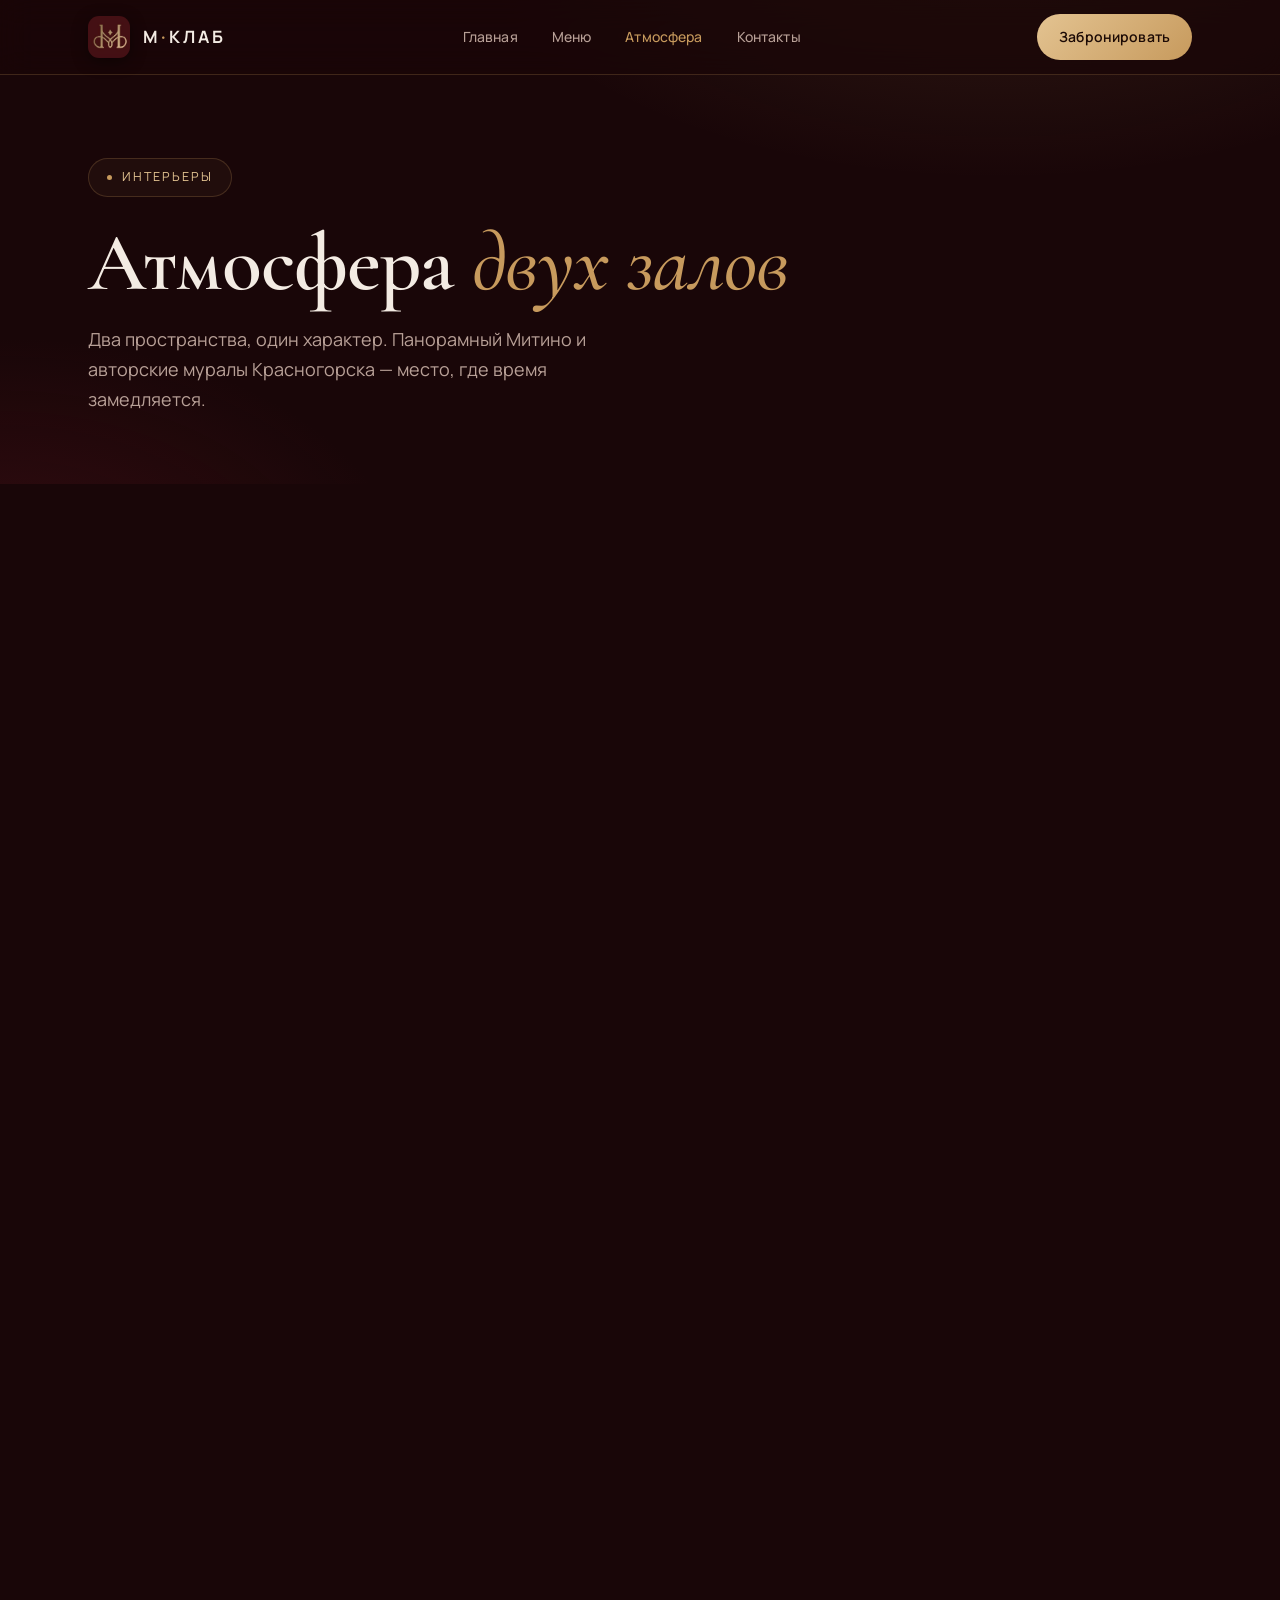
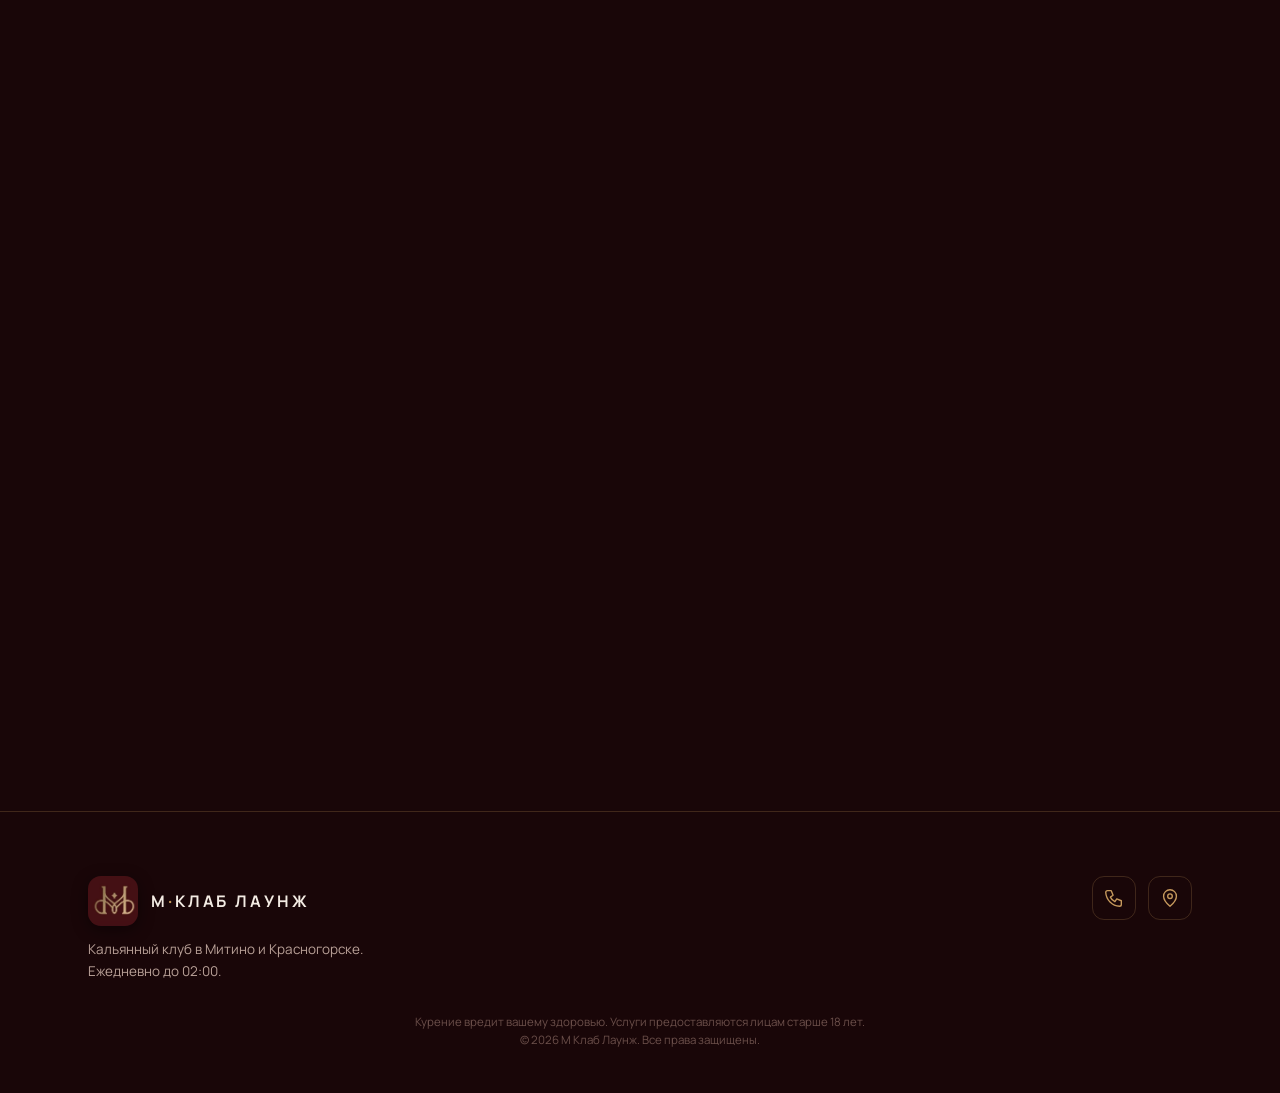
==== atmosphere.html @ 2d518440 "Сайт М Клаб Лаунж: 3 страницы + сжатые фото Главная, меню и атмосфера разнесены на отдельные страниц" ====
<!DOCTYPE html>
<html lang="ru">
<head>
<meta charset="UTF-8">
<meta name="viewport" content="width=device-width, initial-scale=1.0">
<title>Атмосфера — М Клаб Лаунж · Митино и Красногорск</title>
<link rel="icon" type="image/jpeg" href="logo.jpg">
<link rel="apple-touch-icon" href="logo.jpg">
<meta name="description" content="Интерьеры М Клаб Лаунж: панорамные залы Митино и авторские муралы Красногорска. Приватные комнаты, мягкий свет, глубокие диваны.">
<link rel="preconnect" href="https://fonts.googleapis.com">
<link rel="preconnect" href="https://fonts.gstatic.com" crossorigin>
<link href="https://fonts.googleapis.com/css2?family=Manrope:wght@300;400;500;600;700;800&family=Cormorant+Garamond:wght@400;500;600;700&display=swap" rel="stylesheet">
<link rel="stylesheet" href="styles.css">
</head>
<body>

<header>
  <div class="wrap nav">
    <a class="brand" href="index.html"><img src="logo.jpg" alt="М Клаб Лаунж"><span class="wm">М<b>·</b>КЛАБ</span></a>
    <nav class="nav-links">
      <a href="index.html">Главная</a>
      <a href="menu.html">Меню</a>
      <a href="atmosphere.html" class="active">Атмосфера</a>
      <a href="index.html#contact">Контакты</a>
    </nav>
    <a class="btn btn-gold" href="index.html#contact">Забронировать</a>
  </div>
</header>

<!-- PAGE HERO -->
<section class="page-hero">
  <div class="wrap">
    <div class="eyebrow"><span class="dot"></span>Интерьеры</div>
    <h1>Атмосфера <em>двух залов</em></h1>
    <p>Два пространства, один характер. Панорамный Митино и авторские муралы Красногорска — место, где время замедляется.</p>
  </div>
</section>

<!-- VENUES -->
<section style="padding-top:30px">
  <div class="wrap">

    <!-- MITINO -->
    <div class="venue">
      <div class="venue-head reveal">
        <div class="k">Митино · Москва</div>
        <h2>Панорамный лаунж под небом</h2>
        <p>Второй свет и окна в пол на всю высоту зала: днём — лес и небо, вечером — мягкие тёплые лампы. Бархатные диваны цвета лайма и бирюзы, медные люстры-шары, живые растения по стенам и фирменная медовая стена-витрина с коллекцией авторских кальянов. Приватные комнаты с круглыми подсвеченными нишами — для компании, дня рождения или тихого вечера вдвоём.</p>
      </div>
      <div class="gal-label reveal"><span class="loc-name">Митино</span><span class="muted">Пятницкое шоссе, 3 · до 02:00</span></div>
      <div class="scroller reveal">
        <div class="shot"><img src="img/mit-1.jpeg" alt="Панорамный зал М Клаб Митино" loading="lazy"><div class="cap">Панорамный зал · вид на лес</div></div>
        <div class="shot"><img src="img/mit-2.jpeg" alt="Стена-витрина с авторскими кальянами" loading="lazy"><div class="cap">Медовая стена-витрина · авторские кальяны</div></div>
        <div class="shot"><img src="img/mit-5.jpeg" alt="Большой зал с монограммой" loading="lazy"><div class="cap">Большой зал · фирменная монограмма</div></div>
        <div class="shot"><img src="img/mit-3.jpeg" alt="Приватная комната с подсветкой" loading="lazy"><div class="cap">Приватная комната · мягкая подсветка</div></div>
        <div class="shot"><img src="img/mit-4.jpeg" alt="Приватная зона с бирюзовыми диванами" loading="lazy"><div class="cap">Приватная зона · бирюзовые диваны</div></div>
      </div>
      <div class="scroll-hint reveal">
        <svg class="ico" viewBox="0 0 24 24" style="width:16px;height:16px"><path d="M5 12h14M13 6l6 6-6 6"/></svg>
        Листайте вбок
      </div>
    </div>

    <!-- KRASNOGORSK -->
    <div class="venue">
      <div class="venue-head reveal">
        <div class="k">Красногорск</div>
        <h2>Авторские муралы и тёплое дерево</h2>
        <p>Тёплый свет ламп Эдисона, ручная роспись стен — горы, медведь и орёл, — резные деревянные панели и глубокие диваны. Отдельная зона с проектором для спортивных трансляций и приватная комната с фирменной монограммой. Летом открывается веранда — тот же сервис на воздухе.</p>
      </div>
      <div class="gal-label reveal"><span class="loc-name">Красногорск</span><span class="muted">Красногорский бульвар, 20 · до 02:00</span></div>
      <div class="scroller reveal">
        <div class="shot"><img src="img/krg-1.jpeg" alt="Главный зал М Клаб Красногорск" loading="lazy"><div class="cap">Главный зал · мурал «Медведь и горы»</div></div>
        <div class="shot"><img src="img/krg-4.jpeg" alt="Лаунж-зона с баром" loading="lazy"><div class="cap">Лаунж-зона · авторская роспись и бар</div></div>
        <div class="shot"><img src="img/krg-3.jpeg" alt="Зал с резными панелями" loading="lazy"><div class="cap">Зал с резными панелями · мурал «Орёл»</div></div>
        <div class="shot"><img src="img/krg-2.jpeg" alt="Приватная комната с монограммой" loading="lazy"><div class="cap">Приватная комната · фирменная монограмма</div></div>
        <div class="shot"><img src="img/krg-5.jpeg" alt="Зона с проектором" loading="lazy"><div class="cap">Зона с проектором · спортивные трансляции</div></div>
      </div>
      <div class="scroll-hint reveal">
        <svg class="ico" viewBox="0 0 24 24" style="width:16px;height:16px"><path d="M5 12h14M13 6l6 6-6 6"/></svg>
        Листайте вбок
      </div>
    </div>

    <div style="text-align:center;margin-top:64px" class="reveal">
      <a class="btn btn-gold" href="index.html#contact">Забронировать стол</a>
    </div>
  </div>
</section>

<footer>
  <div class="wrap">
    <div class="foot">
      <div>
        <a class="brand" href="index.html"><img src="logo.jpg" alt="М Клаб Лаунж"><span class="wm">М<b>·</b>КЛАБ ЛАУНЖ</span></a>
        <div class="muted" style="margin-top:12px;font-size:13.5px;max-width:280px">Кальянный клуб в Митино и Красногорске. Ежедневно до 02:00.</div>
      </div>
      <div class="socials">
        <a href="tel:+74959981889" title="Позвонить"><svg class="ico" viewBox="0 0 24 24"><path d="M5 4h4l2 5-3 2a11 11 0 0 0 5 5l2-3 5 2v4a2 2 0 0 1-2 2A16 16 0 0 1 3 6a2 2 0 0 1 2-2z"/></svg></a>
        <a href="https://yandex.ru/maps/-/CPhkuQ5Q" target="_blank" rel="noopener" title="Карты"><svg class="ico" viewBox="0 0 24 24"><path d="M12 21s-7-6-7-11a7 7 0 0 1 14 0c0 5-7 11-7 11z"/><circle cx="12" cy="10" r="2.5"/></svg></a>
      </div>
    </div>
    <p class="disclaimer">
      Курение вредит вашему здоровью. Услуги предоставляются лицам старше 18 лет.<br>
      © 2026 М Клаб Лаунж. Все права защищены.
    </p>
  </div>
</footer>

<script src="app.js"></script>
</body>
</html>
---- styles.css ----
:root{
  --bg:#190608;
  --bg-2:#250b0e;
  --card:#2f1014;
  --card-2:#3a1317;
  --maroon:#441014;
  --gold:#c79a5d;
  --gold-soft:#e3c391;
  --text:#f3ebe3;
  --muted:#b8a097;
  --line:rgba(199,154,93,.22);
  --line-soft:rgba(255,255,255,.06);
  --radius:18px;
}
*{margin:0;padding:0;box-sizing:border-box}
html{scroll-behavior:smooth}
body{
  font-family:'Manrope',system-ui,sans-serif;
  background:var(--bg);color:var(--text);line-height:1.65;
  overflow-x:hidden;-webkit-font-smoothing:antialiased;
}
h1,h2,h3,.serif{font-family:'Cormorant Garamond',Georgia,serif;line-height:1.08;letter-spacing:.005em}
a{color:inherit;text-decoration:none}
.wrap{max-width:1160px;margin:0 auto;padding:0 28px}
.muted{color:var(--muted)}
.ico{width:22px;height:22px;stroke:var(--gold);fill:none;stroke-width:1.5;stroke-linecap:round;stroke-linejoin:round}

/* HEADER */
header{position:fixed;top:0;left:0;right:0;z-index:100;backdrop-filter:blur(16px);
  background:rgba(25,6,8,.72);border-bottom:1px solid var(--line)}
.nav{display:flex;align-items:center;justify-content:space-between;height:74px}
.brand{display:flex;align-items:center;gap:13px}
.brand img{width:42px;height:42px;display:block;border-radius:11px;box-shadow:0 4px 16px rgba(0,0,0,.45)}
.brand .wm{font-family:'Manrope';font-weight:700;font-size:17px;letter-spacing:.18em}
.brand .wm b{color:var(--gold);font-weight:700}
.nav-links{display:flex;gap:34px;font-size:14px;font-weight:500;letter-spacing:.01em}
.nav-links a{color:var(--muted);transition:.25s}
.nav-links a:hover,.nav-links a.active{color:var(--gold)}
.btn{display:inline-flex;align-items:center;gap:9px;padding:13px 26px;border-radius:100px;
  font-weight:600;font-size:14px;letter-spacing:.01em;transition:.3s;cursor:pointer;border:none}
.btn-gold{background:linear-gradient(135deg,var(--gold-soft),var(--gold));color:#1c0a05}
.btn-gold:hover{transform:translateY(-2px);box-shadow:0 14px 34px -10px rgba(199,154,93,.55)}
.btn-ghost{background:transparent;border:1px solid var(--line);color:var(--text)}
.btn-ghost:hover{border-color:var(--gold);color:var(--gold)}
.nav .btn{padding:11px 22px}
@media(max-width:860px){.nav-links{display:none}.brand .wm{display:none}}

/* HERO */
.hero{position:relative;min-height:100vh;display:flex;align-items:center;overflow:hidden;
  background:
    radial-gradient(1100px 620px at 72% -8%,rgba(199,154,93,.14),transparent 58%),
    radial-gradient(820px 520px at 8% 112%,rgba(120,28,38,.30),transparent 56%),
    var(--bg)}
.smoke{position:absolute;border-radius:50%;filter:blur(90px);opacity:.45;
  background:radial-gradient(circle,rgba(199,154,93,.5),transparent 70%);animation:float 16s ease-in-out infinite}
.smoke.s1{width:440px;height:440px;top:6%;right:5%}
.smoke.s2{width:360px;height:360px;bottom:5%;left:3%;background:radial-gradient(circle,rgba(140,34,44,.55),transparent 70%);animation-delay:-6s}
@keyframes float{0%,100%{transform:translateY(0) scale(1)}50%{transform:translateY(-42px) scale(1.08)}}
.hero-inner{position:relative;z-index:2;padding:130px 0 70px}
.eyebrow{display:inline-flex;align-items:center;gap:10px;padding:8px 18px;border:1px solid var(--line);
  border-radius:100px;font-size:12.5px;letter-spacing:.16em;text-transform:uppercase;color:var(--gold-soft);
  margin-bottom:30px;background:rgba(199,154,93,.05)}
.eyebrow .dot{width:5px;height:5px;border-radius:50%;background:var(--gold)}
.hero h1{font-size:clamp(54px,9vw,108px);font-weight:600;margin-bottom:22px;letter-spacing:-.01em}
.hero h1 em{font-style:italic;color:var(--gold);font-weight:500}
.hero p{font-size:clamp(16px,1.7vw,19px);color:var(--muted);max-width:540px;margin-bottom:40px}
.hero-actions{display:flex;gap:14px;flex-wrap:wrap}
.stats{display:flex;gap:54px;margin-top:72px;flex-wrap:wrap}
.stat .num{font-family:'Cormorant Garamond';font-size:46px;font-weight:600;color:var(--gold);line-height:1}
.stat .lbl{font-size:13px;color:var(--muted);margin-top:6px;letter-spacing:.02em}

/* PAGE HERO (inner pages) */
.page-hero{position:relative;overflow:hidden;padding:158px 0 70px;
  background:
    radial-gradient(900px 460px at 78% -20%,rgba(199,154,93,.14),transparent 60%),
    radial-gradient(700px 420px at 0% 120%,rgba(120,28,38,.28),transparent 58%),
    var(--bg)}
.page-hero .eyebrow{margin-bottom:22px}
.page-hero h1{font-size:clamp(42px,7vw,82px);font-weight:600;letter-spacing:-.01em;margin-bottom:18px}
.page-hero h1 em{font-style:italic;color:var(--gold);font-weight:500}
.page-hero p{color:var(--muted);font-size:clamp(15px,1.6vw,18px);max-width:560px}

/* SECTIONS */
section{padding:120px 0}
.sec-head{max-width:680px;margin:0 auto 70px;text-align:center}
.kicker{font-size:12.5px;letter-spacing:.28em;text-transform:uppercase;color:var(--gold);font-weight:600;margin-bottom:20px}
.sec-head h2{font-size:clamp(36px,5vw,60px);font-weight:600;margin-bottom:20px;letter-spacing:-.01em}
.sec-head p{color:var(--muted);font-size:17px;max-width:520px;margin:0 auto}

/* FEATURES */
.grid{display:grid;gap:1px;background:var(--line-soft);border:1px solid var(--line-soft);border-radius:var(--radius);overflow:hidden}
.features{grid-template-columns:repeat(3,1fr)}
.card{background:var(--bg);padding:44px 38px;transition:.4s}
.card:hover{background:var(--card)}
.ic{width:46px;height:46px;display:grid;place-items:center;margin-bottom:26px}
.ic .ico{width:30px;height:30px}
.card h3{font-size:25px;font-weight:600;margin-bottom:10px}
.card p{color:var(--muted);font-size:15px;line-height:1.6}
@media(max-width:860px){.features{grid-template-columns:1fr}}

/* TEASERS (home links to subpages) */
.teasers{display:grid;grid-template-columns:1fr 1fr;gap:22px}
.teaser{position:relative;border-radius:var(--radius);overflow:hidden;border:1px solid var(--line-soft);
  min-height:380px;display:flex;align-items:flex-end;transition:.4s}
.teaser img{position:absolute;inset:0;width:100%;height:100%;object-fit:cover;transition:.6s;z-index:0}
.teaser::after{content:"";position:absolute;inset:0;z-index:1;
  background:linear-gradient(180deg,rgba(15,4,5,.15) 0%,rgba(15,4,5,.55) 55%,rgba(15,4,5,.92) 100%)}
.teaser:hover img{transform:scale(1.06)}
.teaser .tx{position:relative;z-index:2;padding:38px 36px}
.teaser .tx .k{font-size:12px;letter-spacing:.24em;text-transform:uppercase;color:var(--gold);font-weight:600;margin-bottom:10px}
.teaser .tx h3{font-size:34px;font-weight:600;margin-bottom:8px}
.teaser .tx p{color:var(--muted);font-size:14.5px;max-width:340px;margin-bottom:18px}
.teaser .tx .lnk{display:inline-flex;align-items:center;gap:9px;font-size:13.5px;font-weight:600;color:var(--gold-soft)}
.teaser:hover .tx .lnk{gap:14px;color:var(--gold)}
@media(max-width:860px){.teasers{grid-template-columns:1fr}.teaser{min-height:320px}}

/* MENU / CATALOG */
.item{display:flex;justify-content:space-between;align-items:baseline;gap:18px;padding:17px 0;border-bottom:1px solid var(--line-soft)}
.item:last-child{border-bottom:none}
.item .name{font-weight:600;font-size:16px}
.item .desc{font-size:13px;color:var(--muted);display:block;margin-top:3px;font-weight:400;line-height:1.45}
.item .price{font-family:'Cormorant Garamond';color:var(--gold);font-weight:600;white-space:nowrap;font-size:21px}
.menu-note{text-align:center;color:var(--muted);font-size:13.5px;margin-top:8px;
  border:1px dashed var(--line);border-radius:14px;padding:18px}
.menu-note b{color:var(--gold-soft);font-weight:600}
.filter{display:flex;flex-wrap:wrap;gap:10px;justify-content:center;margin-bottom:54px}
.chip{padding:10px 20px;border:1px solid var(--line);border-radius:100px;font-size:13.5px;
  color:var(--muted);cursor:pointer;transition:.25s;background:transparent;font-family:'Manrope';letter-spacing:.01em}
.chip:hover{color:var(--gold);border-color:var(--gold)}
.chip.active{background:linear-gradient(135deg,var(--gold-soft),var(--gold));color:#1c0a05;border-color:var(--gold);font-weight:600}
.cat-block{margin-bottom:58px}
.cat-block:last-child{margin-bottom:0}
.cat-block.hide{display:none}
.cat-title{display:flex;align-items:baseline;gap:16px;margin-bottom:24px}
.cat-title h3{font-family:'Cormorant Garamond';font-size:34px;font-weight:600;color:var(--text)}
.cat-title .ln{flex:1;height:1px;background:var(--line)}
.cat-title .cnt{font-size:13px;color:var(--gold);font-family:'Manrope'}
.price-list{display:grid;grid-template-columns:1fr 1fr;gap:2px 56px}
.price-list .item{padding:15px 0}
@media(max-width:860px){.price-list{grid-template-columns:1fr}}

/* PERKS strip */
.perks{display:grid;grid-template-columns:repeat(4,1fr);gap:22px;margin-top:22px}
.perk{background:var(--bg-2);border:1px solid var(--line-soft);border-radius:14px;padding:24px 22px}
.perk .ico{margin-bottom:14px;width:24px;height:24px}
.perk h4{font-family:'Manrope';font-size:15px;font-weight:600;margin-bottom:4px}
.perk p{font-size:12.5px;color:var(--muted)}
@media(max-width:860px){.perks{grid-template-columns:1fr 1fr}}
@media(max-width:520px){.perks{grid-template-columns:1fr}}

/* GALLERY — horizontal scroll */
.venue{margin-bottom:96px}
.venue:last-child{margin-bottom:0}
.venue-head{max-width:720px;margin:0 auto 34px;text-align:center}
.venue-head .k{font-size:12px;letter-spacing:.24em;text-transform:uppercase;color:var(--gold);font-weight:600;margin-bottom:14px}
.venue-head h2{font-size:clamp(30px,4vw,48px);font-weight:600;margin-bottom:16px}
.venue-head p{color:var(--muted);font-size:16px}
.gal-label{display:flex;align-items:baseline;gap:12px;margin-bottom:14px;flex-wrap:wrap}
.gal-label .loc-name{font-family:'Cormorant Garamond',serif;font-size:26px;color:var(--gold-soft);font-weight:600}
.gal-label .muted{font-size:13.5px;color:var(--muted);letter-spacing:.02em}
.scroller{display:flex;gap:18px;overflow-x:auto;scroll-snap-type:x mandatory;
  padding:4px 0 22px;margin:0 -28px;padding-left:28px;padding-right:28px;
  scrollbar-width:thin;scrollbar-color:var(--gold) transparent}
.scroller::-webkit-scrollbar{height:6px}
.scroller::-webkit-scrollbar-thumb{background:var(--line);border-radius:10px}
.scroller::-webkit-scrollbar-thumb:hover{background:var(--gold)}
.shot{flex:0 0 auto;width:min(580px,84vw);scroll-snap-align:center;border-radius:18px;
  overflow:hidden;position:relative;border:1px solid var(--line-soft)}
.shot img{width:100%;height:400px;object-fit:cover;display:block;transition:.6s}
.shot:hover img{transform:scale(1.04)}
.shot .cap{position:absolute;left:0;right:0;bottom:0;padding:48px 24px 20px;font-size:14px;
  font-weight:500;letter-spacing:.01em;background:linear-gradient(transparent,rgba(15,4,5,.88))}
.scroll-hint{display:flex;align-items:center;gap:10px;justify-content:center;color:var(--muted);
  font-size:12.5px;letter-spacing:.16em;text-transform:uppercase;margin-top:8px}
@media(max-width:860px){.shot img{height:300px}}

/* CONTACT */
.info-split{display:grid;grid-template-columns:1fr 1fr;gap:22px;background:none;border:none}
.info-card{background:var(--card);border:1px solid var(--line-soft);border-radius:var(--radius);padding:40px}
.loc-head{display:flex;justify-content:space-between;align-items:center;padding-bottom:20px;margin-bottom:8px;border-bottom:1px solid var(--line)}
.loc-name{font-family:'Cormorant Garamond';font-weight:600;font-size:26px}
.loc-rate{font-size:13px;font-weight:600;color:var(--gold);background:rgba(199,154,93,.1);border:1px solid var(--line);padding:5px 13px;border-radius:100px;display:inline-flex;gap:6px;align-items:center}
.info-row{display:flex;gap:16px;padding:17px 0;border-bottom:1px solid var(--line-soft);align-items:flex-start}
.info-row:last-of-type{border-bottom:none}
.info-row .icon-box,.info-row .ib{width:40px;height:40px;flex-shrink:0;display:grid;place-items:center;border:1px solid var(--line);border-radius:11px}
.info-row .t{font-size:12.5px;color:var(--muted);letter-spacing:.02em}
.info-row .v{font-weight:600;font-size:16px;margin-top:1px}
.info-row .v a:hover{color:var(--gold)}
@media(max-width:860px){.info-split{grid-template-columns:1fr}}

/* CTA */
.cta{text-align:center;border-radius:26px;padding:90px 30px;border:1px solid var(--line);
  background:radial-gradient(700px 320px at 50% 0%,rgba(199,154,93,.16),transparent 62%),var(--bg-2)}
.cta h2{font-size:clamp(34px,4.5vw,56px);font-weight:600;margin-bottom:16px}
.cta p{color:var(--muted);font-size:17px;margin:0 auto 36px;max-width:480px}

/* FOOTER */
footer{padding:64px 0 44px;border-top:1px solid var(--line)}
.foot{display:flex;justify-content:space-between;align-items:flex-start;flex-wrap:wrap;gap:24px}
.foot .brand img{width:50px;height:50px;border-radius:13px}
.foot .wm{font-size:16px}
.socials{display:flex;gap:12px}
.socials a{width:44px;height:44px;border-radius:12px;display:grid;place-items:center;border:1px solid var(--line);transition:.3s}
.socials a:hover{background:var(--gold);border-color:var(--gold)}
.socials a:hover .ico{stroke:#1c0a05}
.disclaimer{font-size:11.5px;color:#6b4f4a;margin-top:30px;text-align:center;line-height:1.6}

.reveal{opacity:0;transform:translateY(28px);transition:.7s cubic-bezier(.2,.8,.2,1)}
.reveal.in{opacity:1;transform:none}
</content>
</invoke>
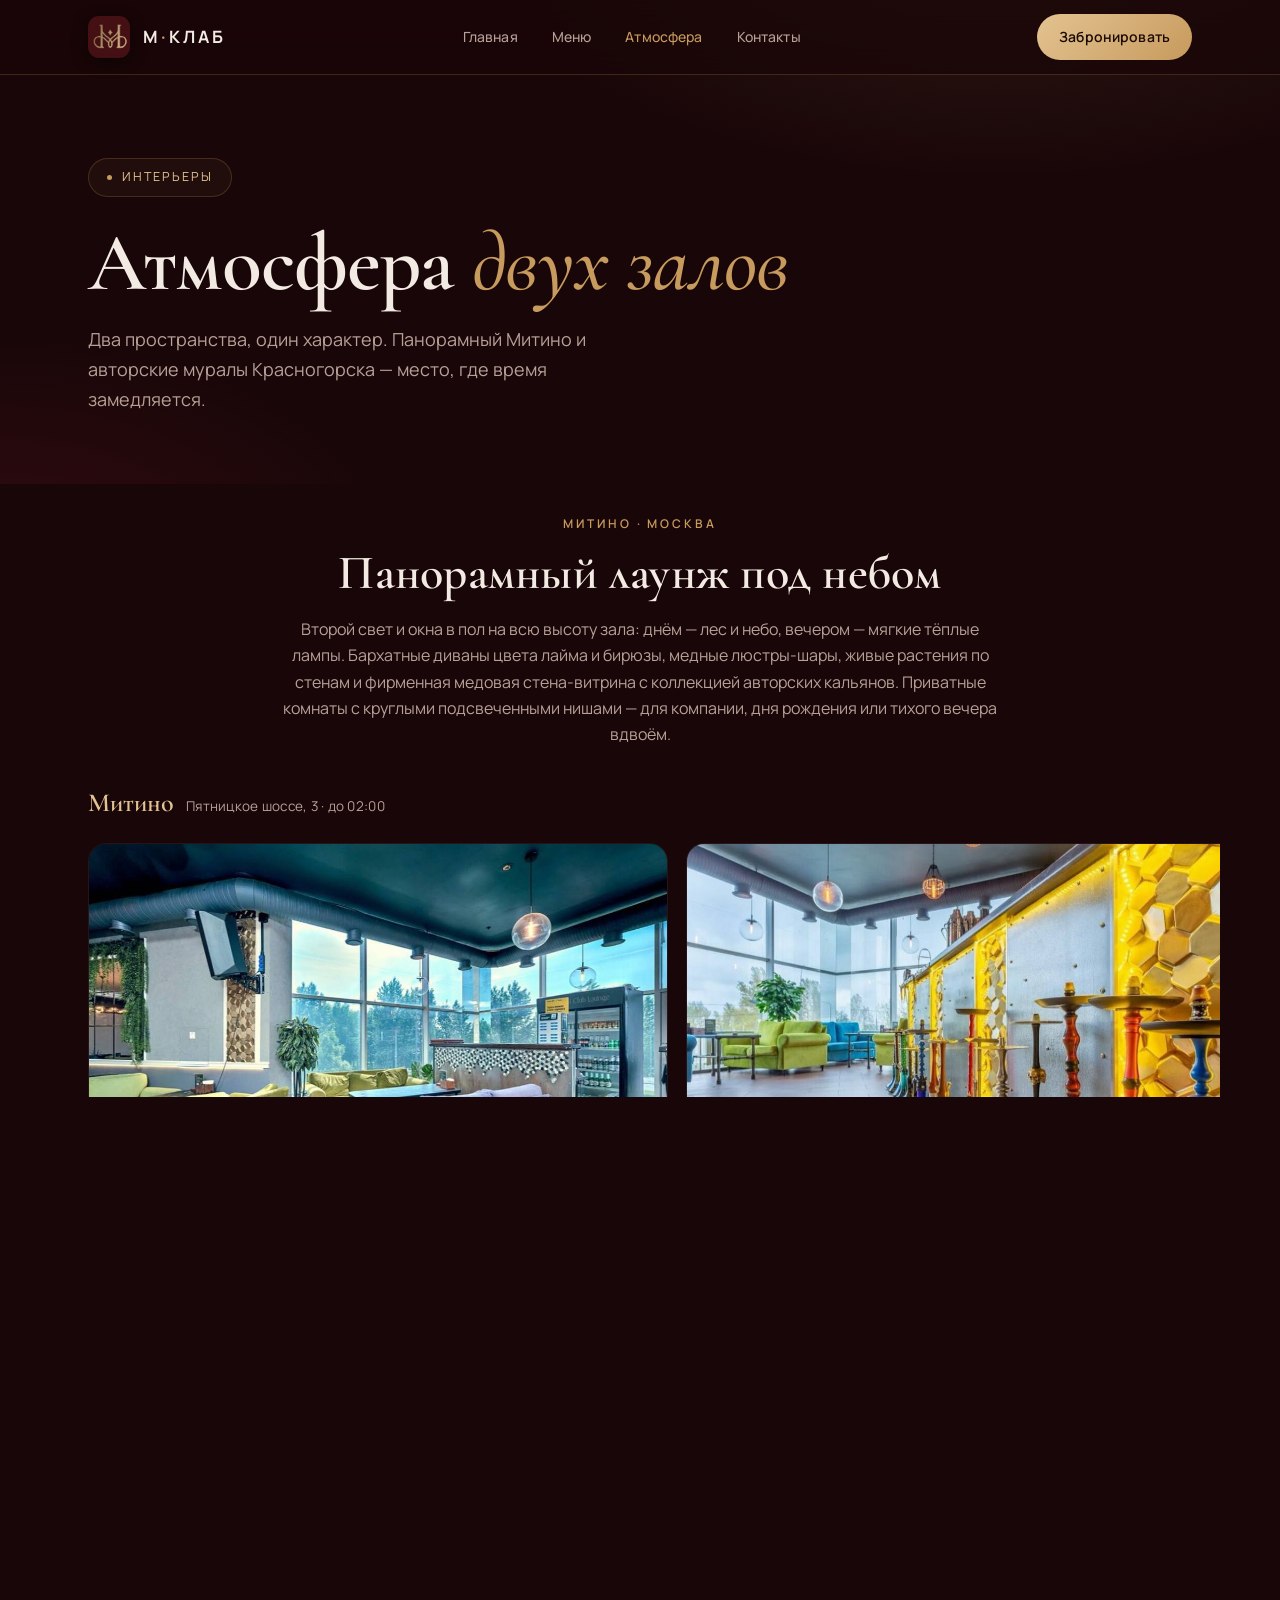
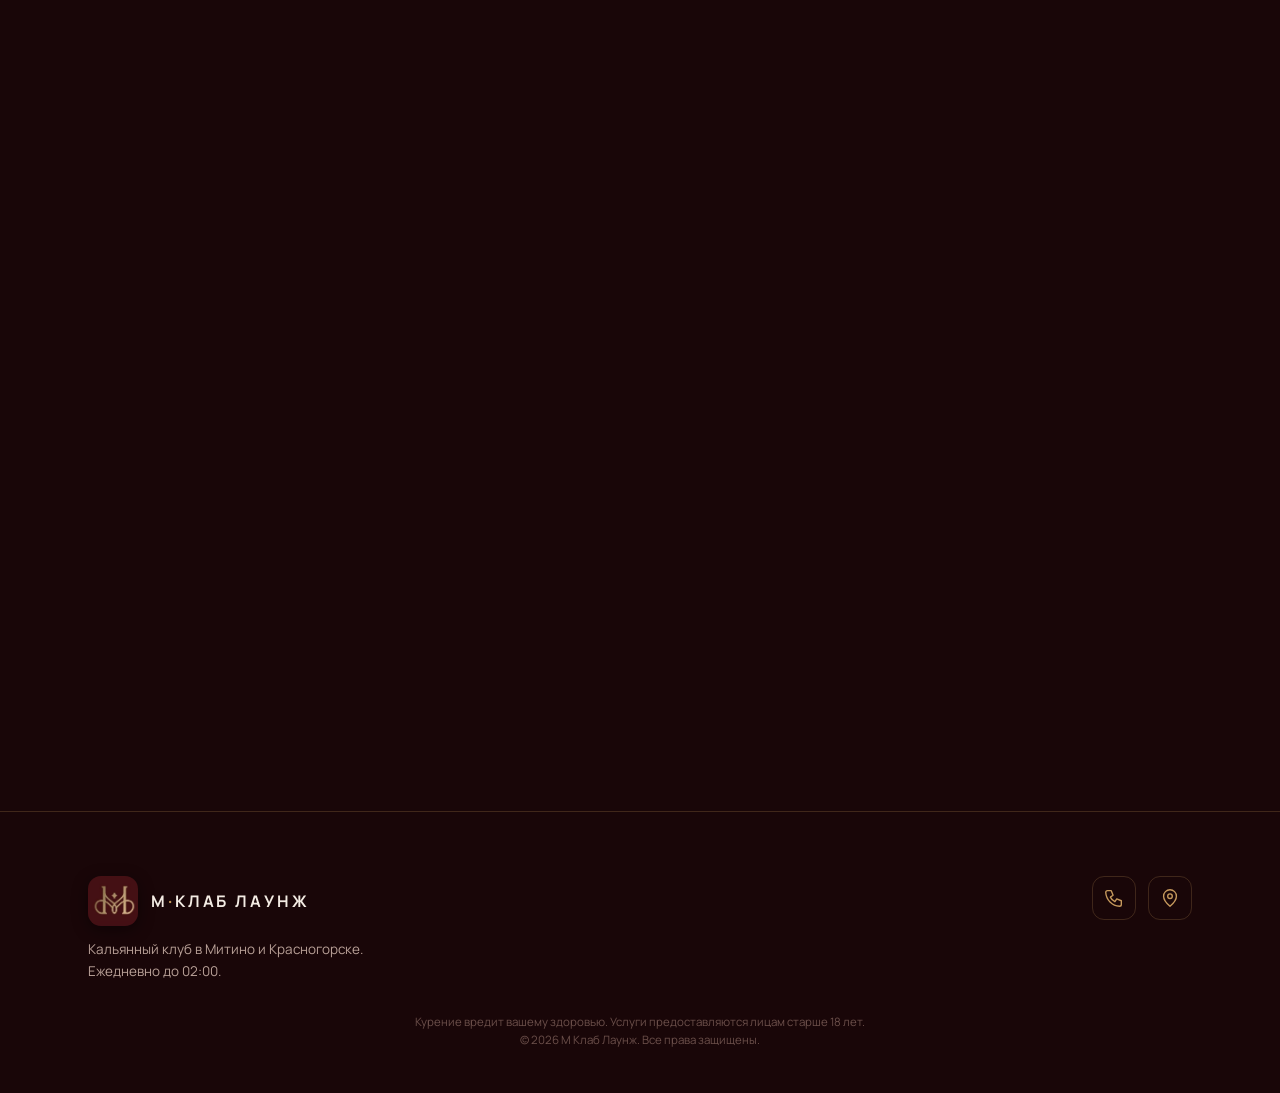
==== commit 84fe0996: "Fix: контент мог оставаться невидимым из-за JS-анимации появления Заменил scroll-reveal на Intersect" ====
--- a/atmosphere.html
+++ b/atmosphere.html
@@ -10,7 +10,8 @@
 <link rel="preconnect" href="https://fonts.googleapis.com">
 <link rel="preconnect" href="https://fonts.gstatic.com" crossorigin>
 <link href="https://fonts.googleapis.com/css2?family=Manrope:wght@300;400;500;600;700;800&family=Cormorant+Garamond:wght@400;500;600;700&display=swap" rel="stylesheet">
-<link rel="stylesheet" href="styles.css">
+<script>document.documentElement.className="js";</script>
+<link rel="stylesheet" href="styles.css?v=3">
 </head>
 <body>
 
@@ -107,6 +108,6 @@
   </div>
 </footer>
 
-<script src="app.js"></script>
+<script src="app.js?v=3"></script>
 </body>
 </html>
--- a/styles.css
+++ b/styles.css
@@ -205,7 +205,12 @@
 .socials a:hover .ico{stroke:#1c0a05}
 .disclaimer{font-size:11.5px;color:#6b4f4a;margin-top:30px;text-align:center;line-height:1.6}
 
-.reveal{opacity:0;transform:translateY(28px);transition:.7s cubic-bezier(.2,.8,.2,1)}
-.reveal.in{opacity:1;transform:none}
+/* Pure-CSS fade-in: plays once on load, always ends visible.
+   No JS / no IntersectionObserver dependency, so content can never stay hidden. */
+@keyframes revealUp{from{opacity:0;transform:translateY(28px)}to{opacity:1;transform:none}}
+.reveal{animation:revealUp .7s cubic-bezier(.2,.8,.2,1) both}
+@media (prefers-reduced-motion: reduce){
+  .reveal{animation:none}
+}
 </content>
 </invoke>
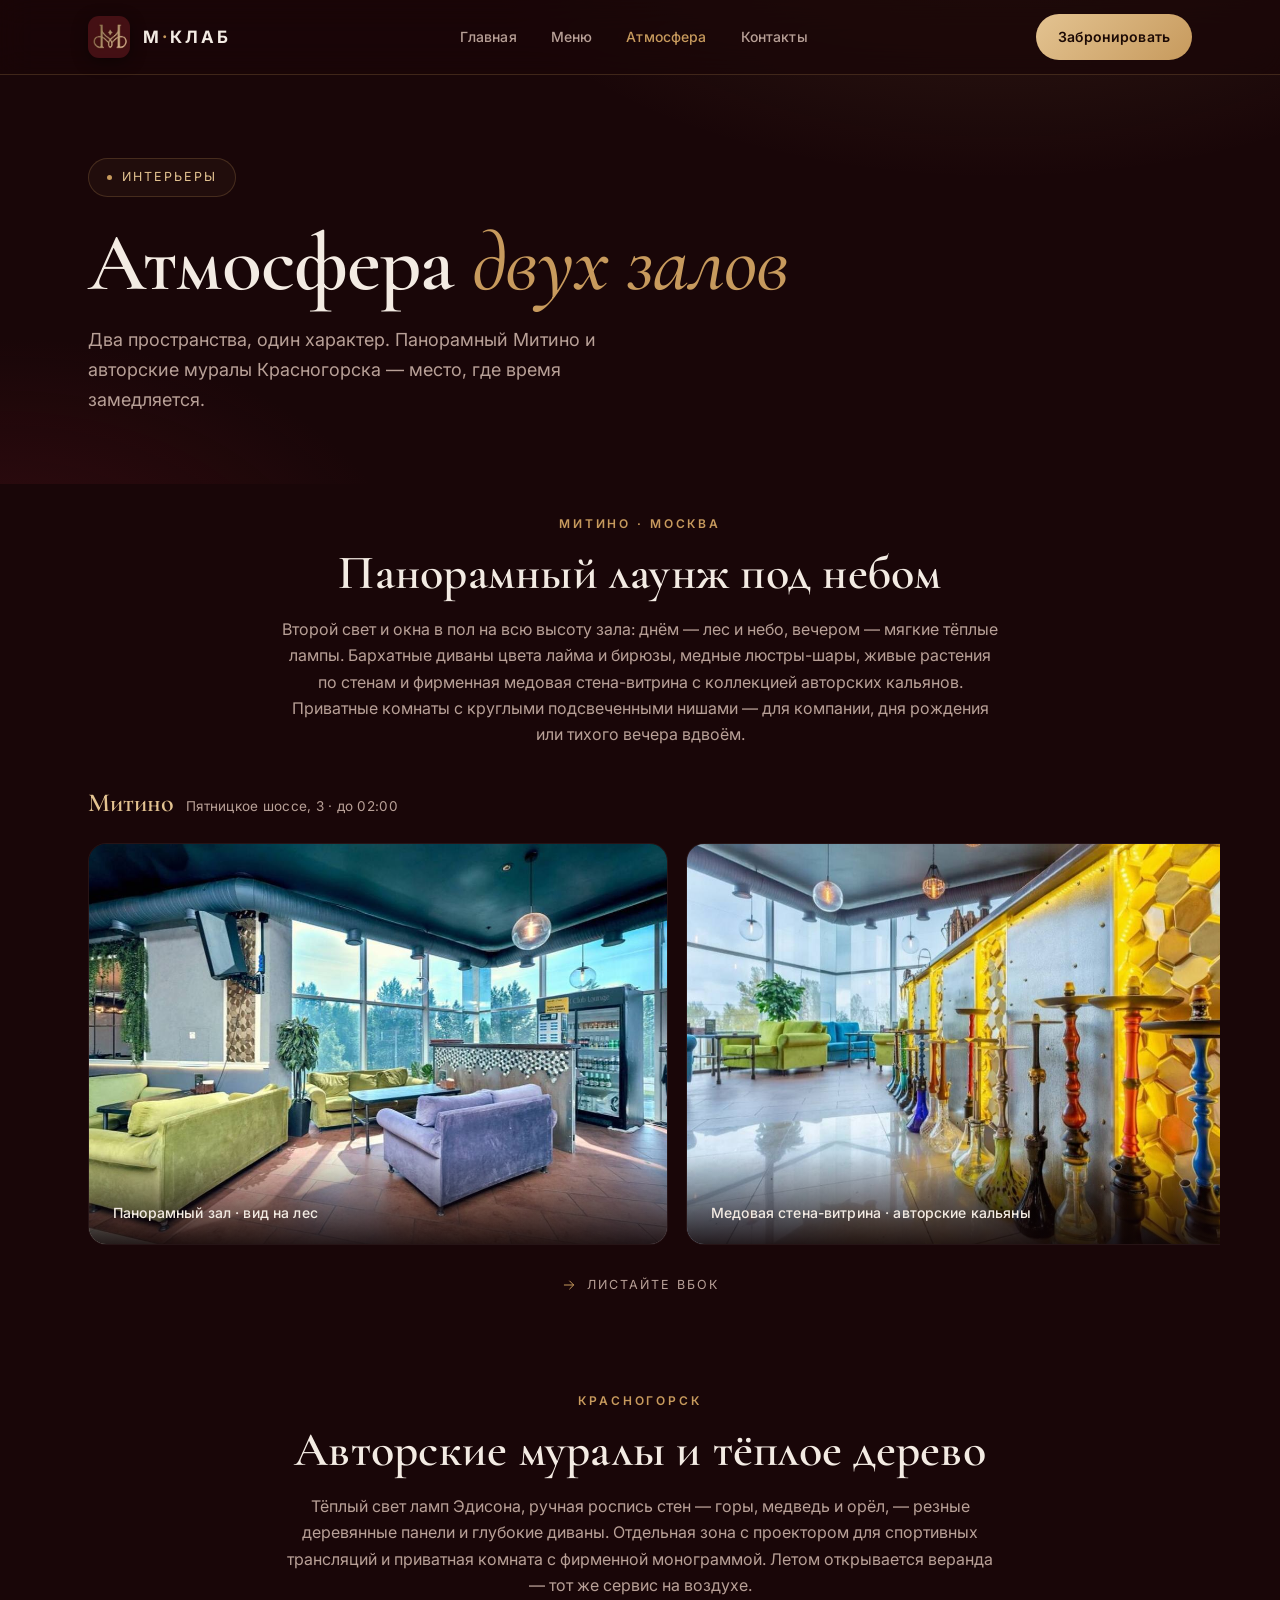
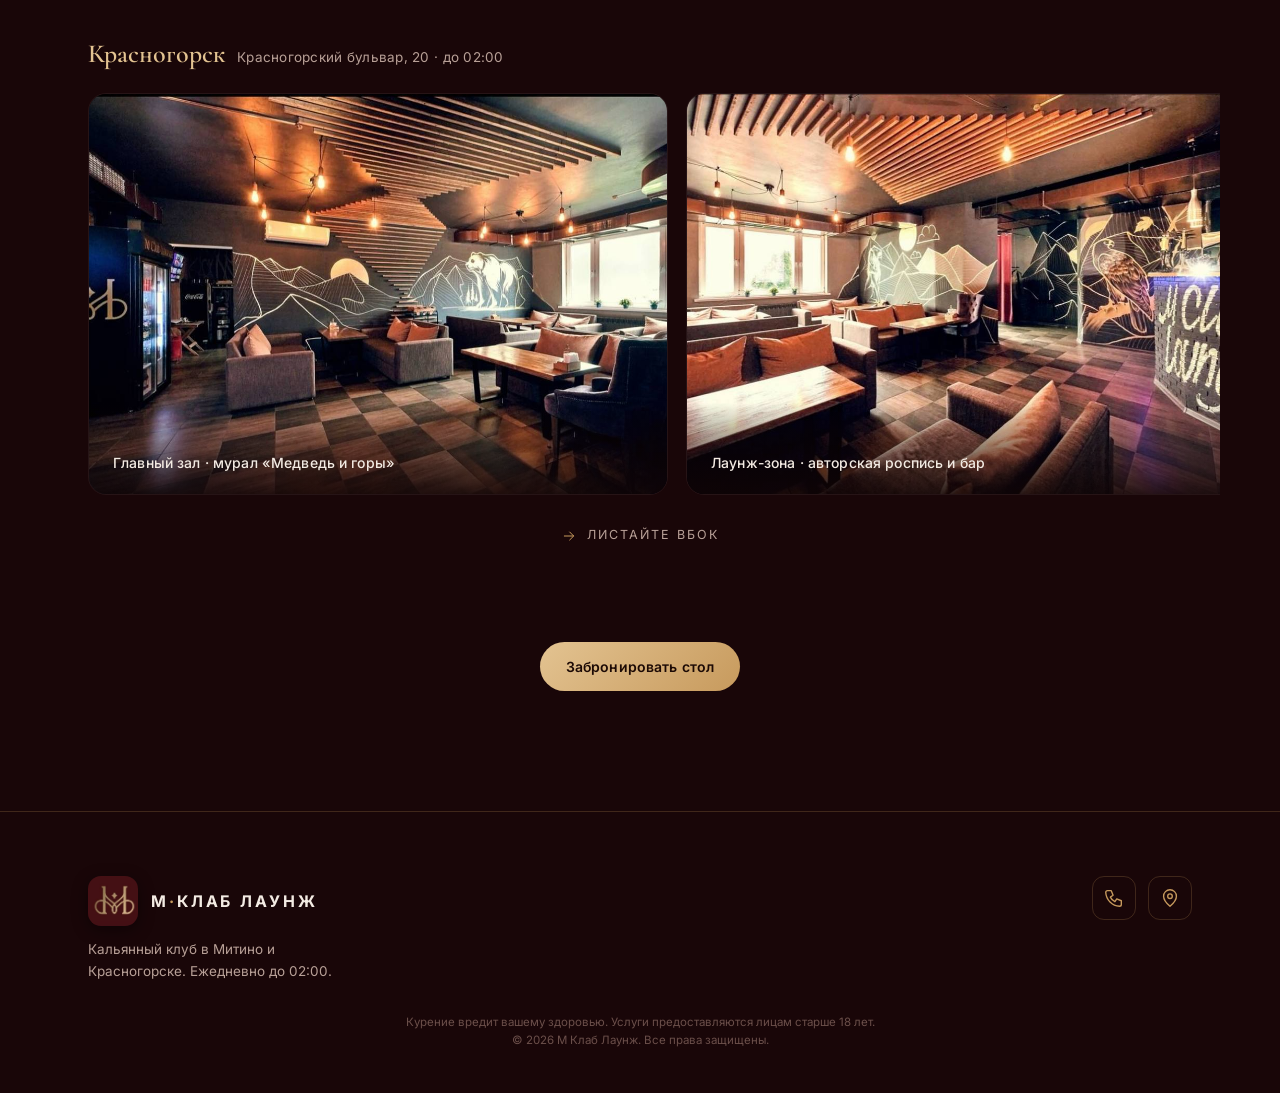
==== commit 9a1326f0: "Меню в виде аккордеона + шрифт Inter - Меню: разделы свёрнуты, тап раскрывает один и закрывает остал" ====
--- a/atmosphere.html
+++ b/atmosphere.html
@@ -9,9 +9,9 @@
 <meta name="description" content="Интерьеры М Клаб Лаунж: панорамные залы Митино и авторские муралы Красногорска. Приватные комнаты, мягкий свет, глубокие диваны.">
 <link rel="preconnect" href="https://fonts.googleapis.com">
 <link rel="preconnect" href="https://fonts.gstatic.com" crossorigin>
-<link href="https://fonts.googleapis.com/css2?family=Manrope:wght@300;400;500;600;700;800&family=Cormorant+Garamond:wght@400;500;600;700&display=swap" rel="stylesheet">
+<link href="https://fonts.googleapis.com/css2?family=Inter:wght@300;400;500;600;700;800&family=Cormorant+Garamond:wght@400;500;600;700&display=swap" rel="stylesheet">
 <script>document.documentElement.className="js";</script>
-<link rel="stylesheet" href="styles.css?v=3">
+<link rel="stylesheet" href="styles.css?v=6">
 </head>
 <body>
 
@@ -108,6 +108,6 @@
   </div>
 </footer>
 
-<script src="app.js?v=3"></script>
+<script src="app.js?v=6"></script>
 </body>
 </html>
--- a/styles.css
+++ b/styles.css
@@ -15,7 +15,7 @@
 *{margin:0;padding:0;box-sizing:border-box}
 html{scroll-behavior:smooth}
 body{
-  font-family:'Manrope',system-ui,sans-serif;
+  font-family:'Inter',system-ui,sans-serif;
   background:var(--bg);color:var(--text);line-height:1.65;
   overflow-x:hidden;-webkit-font-smoothing:antialiased;
 }
@@ -31,7 +31,7 @@
 .nav{display:flex;align-items:center;justify-content:space-between;height:74px}
 .brand{display:flex;align-items:center;gap:13px}
 .brand img{width:42px;height:42px;display:block;border-radius:11px;box-shadow:0 4px 16px rgba(0,0,0,.45)}
-.brand .wm{font-family:'Manrope';font-weight:700;font-size:17px;letter-spacing:.18em}
+.brand .wm{font-family:'Inter';font-weight:700;font-size:17px;letter-spacing:.18em}
 .brand .wm b{color:var(--gold);font-weight:700}
 .nav-links{display:flex;gap:34px;font-size:14px;font-weight:500;letter-spacing:.01em}
 .nav-links a{color:var(--muted);transition:.25s}
@@ -125,7 +125,7 @@
 .menu-note b{color:var(--gold-soft);font-weight:600}
 .filter{display:flex;flex-wrap:wrap;gap:10px;justify-content:center;margin-bottom:54px}
 .chip{padding:10px 20px;border:1px solid var(--line);border-radius:100px;font-size:13.5px;
-  color:var(--muted);cursor:pointer;transition:.25s;background:transparent;font-family:'Manrope';letter-spacing:.01em}
+  color:var(--muted);cursor:pointer;transition:.25s;background:transparent;font-family:'Inter';letter-spacing:.01em}
 .chip:hover{color:var(--gold);border-color:var(--gold)}
 .chip.active{background:linear-gradient(135deg,var(--gold-soft),var(--gold));color:#1c0a05;border-color:var(--gold);font-weight:600}
 .cat-block{margin-bottom:58px}
@@ -134,16 +134,36 @@
 .cat-title{display:flex;align-items:baseline;gap:16px;margin-bottom:24px}
 .cat-title h3{font-family:'Cormorant Garamond';font-size:34px;font-weight:600;color:var(--text)}
 .cat-title .ln{flex:1;height:1px;background:var(--line)}
-.cat-title .cnt{font-size:13px;color:var(--gold);font-family:'Manrope'}
+.cat-title .cnt{font-size:13px;color:var(--gold);font-family:'Inter'}
 .price-list{display:grid;grid-template-columns:1fr 1fr;gap:2px 56px}
 .price-list .item{padding:15px 0}
 @media(max-width:860px){.price-list{grid-template-columns:1fr}}
+
+/* ACCORDION MENU */
+.acc{max-width:920px;margin:0 auto}
+.acc-item{border-bottom:1px solid var(--line);overflow:hidden}
+.acc-item:first-child{border-top:1px solid var(--line)}
+.acc-head{display:flex;align-items:center;gap:16px;width:100%;background:transparent;border:none;
+  cursor:pointer;color:var(--text);text-align:left;padding:26px 4px;transition:.25s}
+.acc-head:hover{color:var(--gold)}
+.acc-head .h-name{font-family:'Cormorant Garamond',serif;font-size:clamp(26px,4vw,36px);
+  font-weight:600;line-height:1;flex:1}
+.acc-head .h-cnt{font-size:13px;color:var(--gold);letter-spacing:.04em}
+.acc-head .chev{width:22px;height:22px;flex-shrink:0;stroke:var(--gold);fill:none;stroke-width:1.6;
+  stroke-linecap:round;stroke-linejoin:round;transition:transform .35s cubic-bezier(.2,.8,.2,1)}
+.acc-item.open .acc-head .chev{transform:rotate(180deg)}
+.acc-item.open .acc-head .h-name{color:var(--gold)}
+.acc-body{max-height:0;overflow:hidden;opacity:0;
+  transition:max-height .45s cubic-bezier(.2,.8,.2,1),opacity .35s ease}
+.acc-item.open .acc-body{max-height:2200px;opacity:1}
+.acc-body .price-list{padding-bottom:30px}
+@media(max-width:860px){.acc-head{padding:22px 2px}}
 
 /* PERKS strip */
 .perks{display:grid;grid-template-columns:repeat(4,1fr);gap:22px;margin-top:22px}
 .perk{background:var(--bg-2);border:1px solid var(--line-soft);border-radius:14px;padding:24px 22px}
 .perk .ico{margin-bottom:14px;width:24px;height:24px}
-.perk h4{font-family:'Manrope';font-size:15px;font-weight:600;margin-bottom:4px}
+.perk h4{font-family:'Inter';font-size:15px;font-weight:600;margin-bottom:4px}
 .perk p{font-size:12.5px;color:var(--muted)}
 @media(max-width:860px){.perks{grid-template-columns:1fr 1fr}}
 @media(max-width:520px){.perks{grid-template-columns:1fr}}
@@ -212,5 +232,3 @@
 @media (prefers-reduced-motion: reduce){
   .reveal{animation:none}
 }
-</content>
-</invoke>
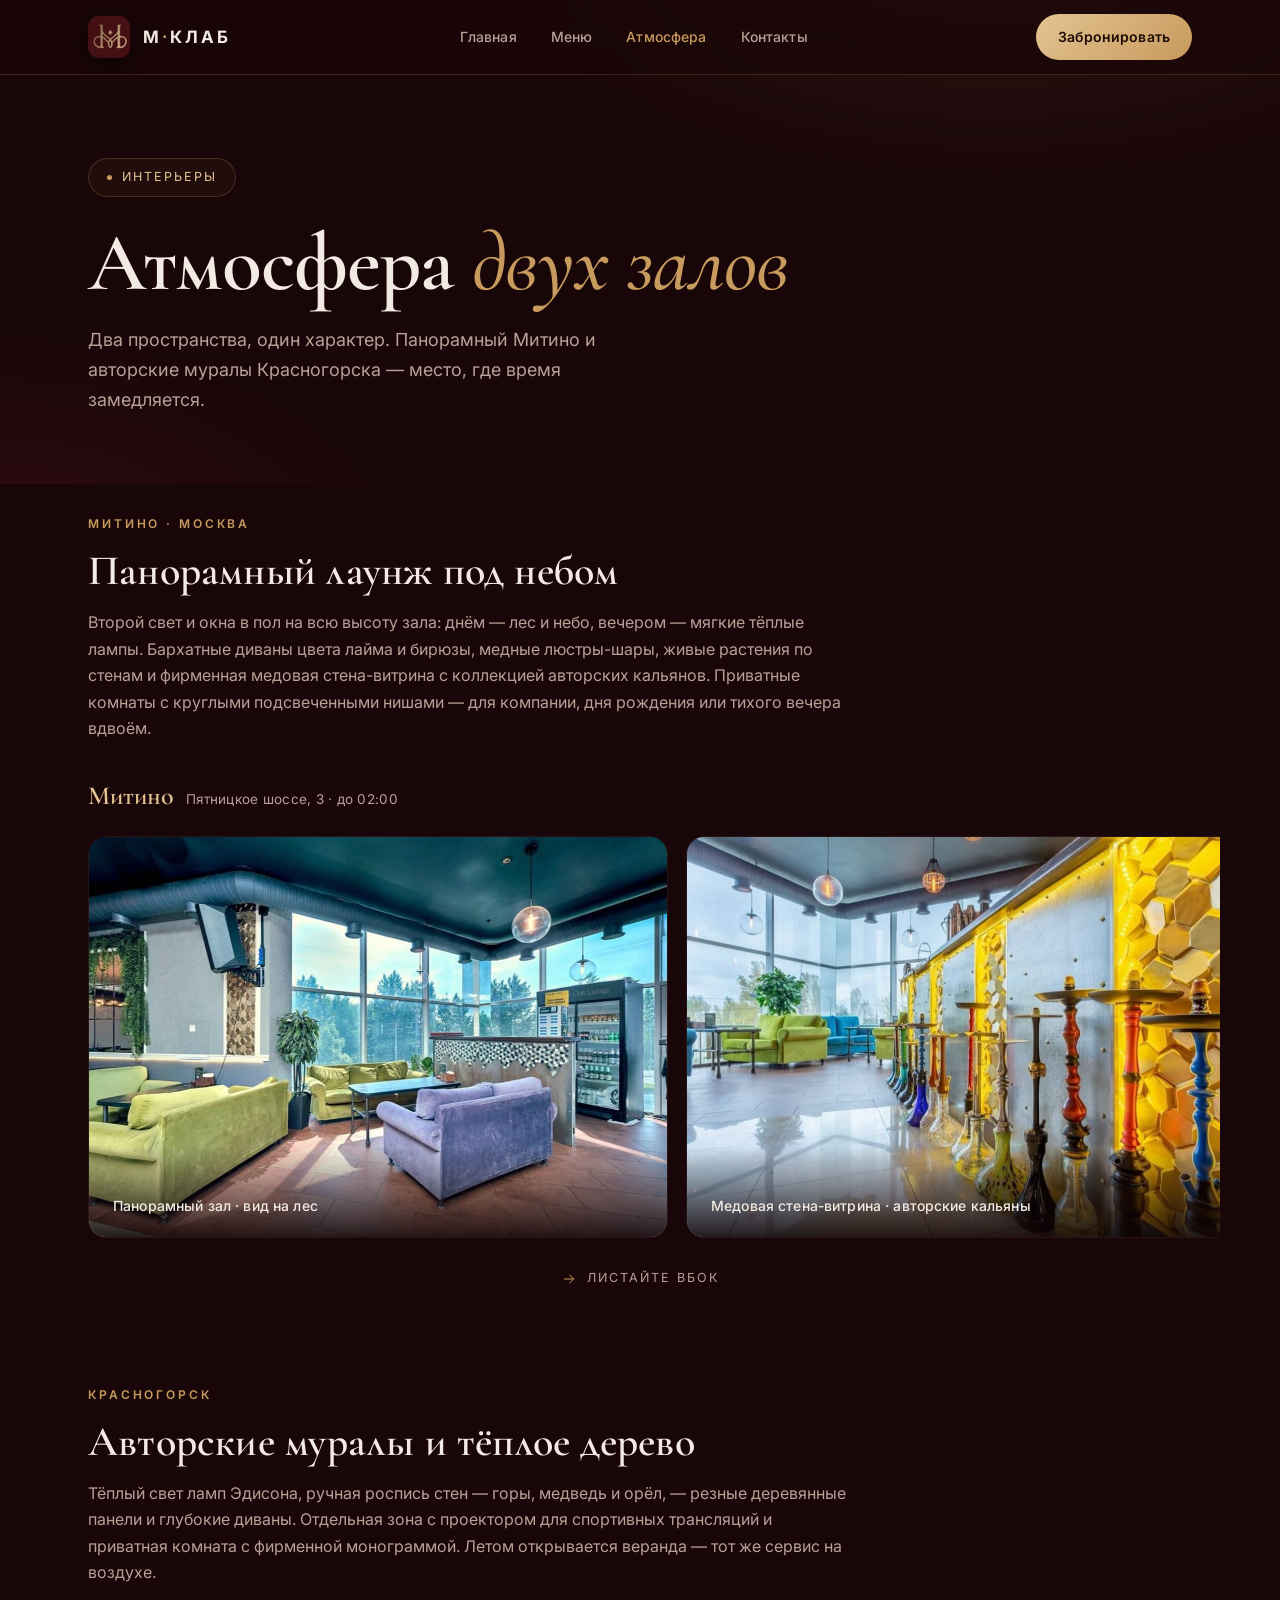
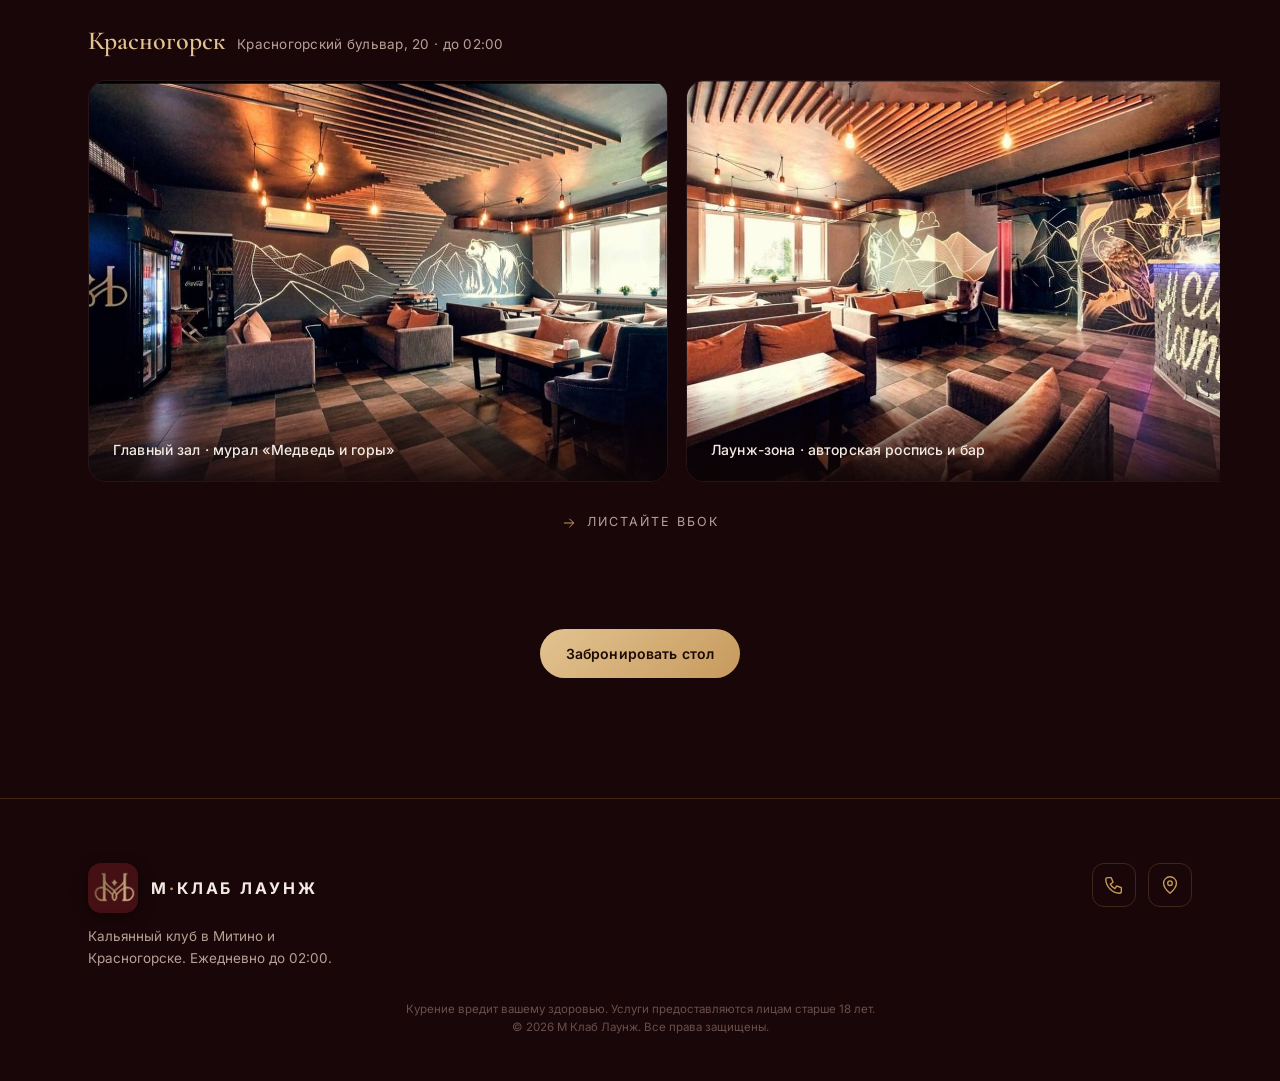
==== commit bfb82d26: "Выравнивание блоков залов по левому краю - .venue-head: убрано центрирование, текст по левому краю -" ====
--- a/atmosphere.html
+++ b/atmosphere.html
@@ -11,7 +11,7 @@
 <link rel="preconnect" href="https://fonts.gstatic.com" crossorigin>
 <link href="https://fonts.googleapis.com/css2?family=Inter:wght@300;400;500;600;700;800&family=Cormorant+Garamond:wght@400;500;600;700&display=swap" rel="stylesheet">
 <script>document.documentElement.className="js";</script>
-<link rel="stylesheet" href="styles.css?v=6">
+<link rel="stylesheet" href="styles.css?v=7">
 </head>
 <body>
 
@@ -108,6 +108,6 @@
   </div>
 </footer>
 
-<script src="app.js?v=6"></script>
+<script src="app.js?v=7"></script>
 </body>
 </html>
--- a/styles.css
+++ b/styles.css
@@ -171,9 +171,9 @@
 /* GALLERY — horizontal scroll */
 .venue{margin-bottom:96px}
 .venue:last-child{margin-bottom:0}
-.venue-head{max-width:720px;margin:0 auto 34px;text-align:center}
+.venue-head{max-width:760px;margin:0 0 34px;text-align:left}
 .venue-head .k{font-size:12px;letter-spacing:.24em;text-transform:uppercase;color:var(--gold);font-weight:600;margin-bottom:14px}
-.venue-head h2{font-size:clamp(30px,4vw,48px);font-weight:600;margin-bottom:16px}
+.venue-head h2{font-size:clamp(28px,3.4vw,42px);font-weight:600;margin-bottom:16px}
 .venue-head p{color:var(--muted);font-size:16px}
 .gal-label{display:flex;align-items:baseline;gap:12px;margin-bottom:14px;flex-wrap:wrap}
 .gal-label .loc-name{font-family:'Cormorant Garamond',serif;font-size:26px;color:var(--gold-soft);font-weight:600}
